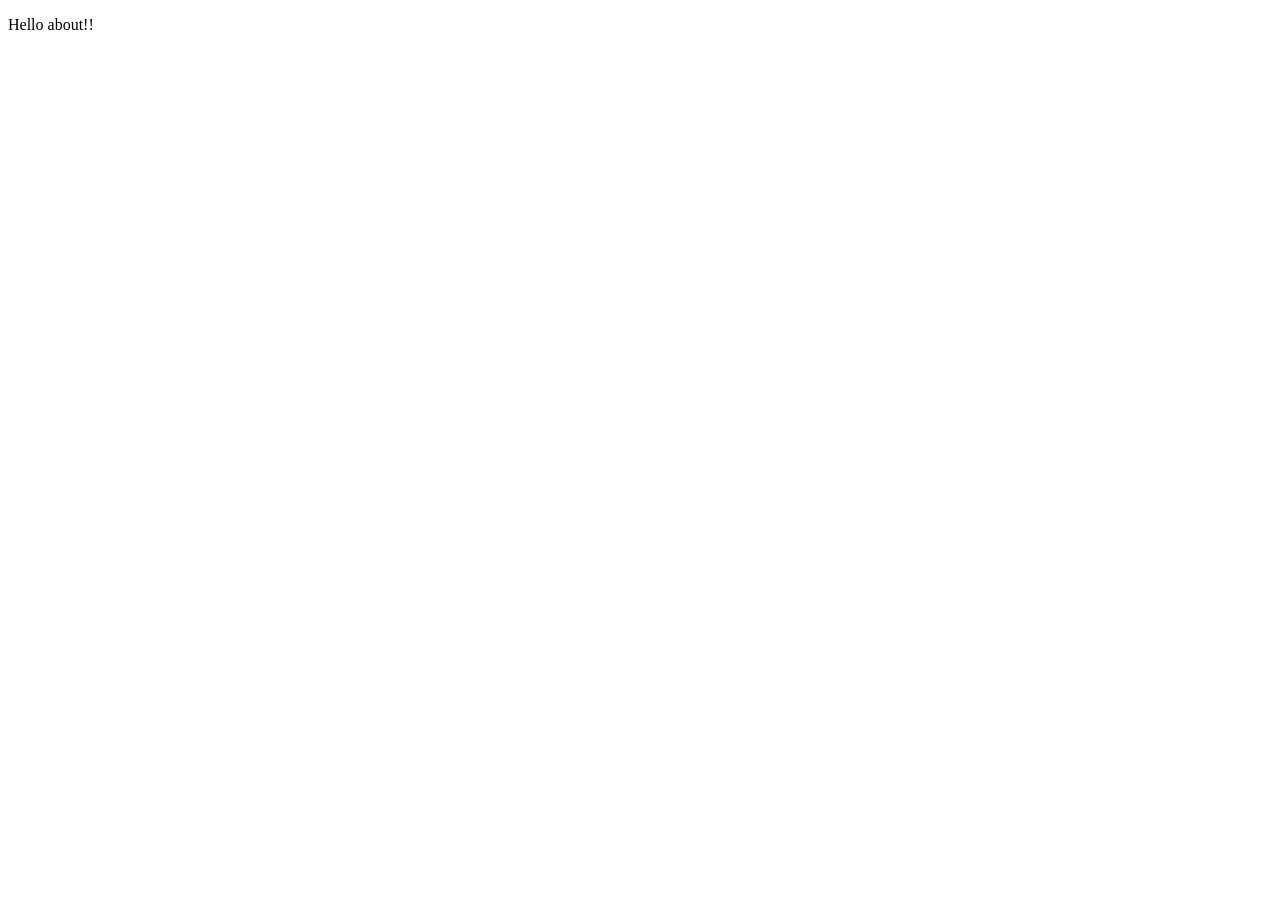
==== about.html @ 1a3ab63c "Create about.html" ====
<!DOCTYPE html>
<html lang="en">
<head>
  <title>Larson</title>
  <meta charset="UTF-8">
  <meta name="viewport" content="width=device-width, initial-scale=1">
  <link rel="stylesheet" href="css/style.css"/>

</head>
<body>
  <p>Hello about!!</p>
</body>
</html>
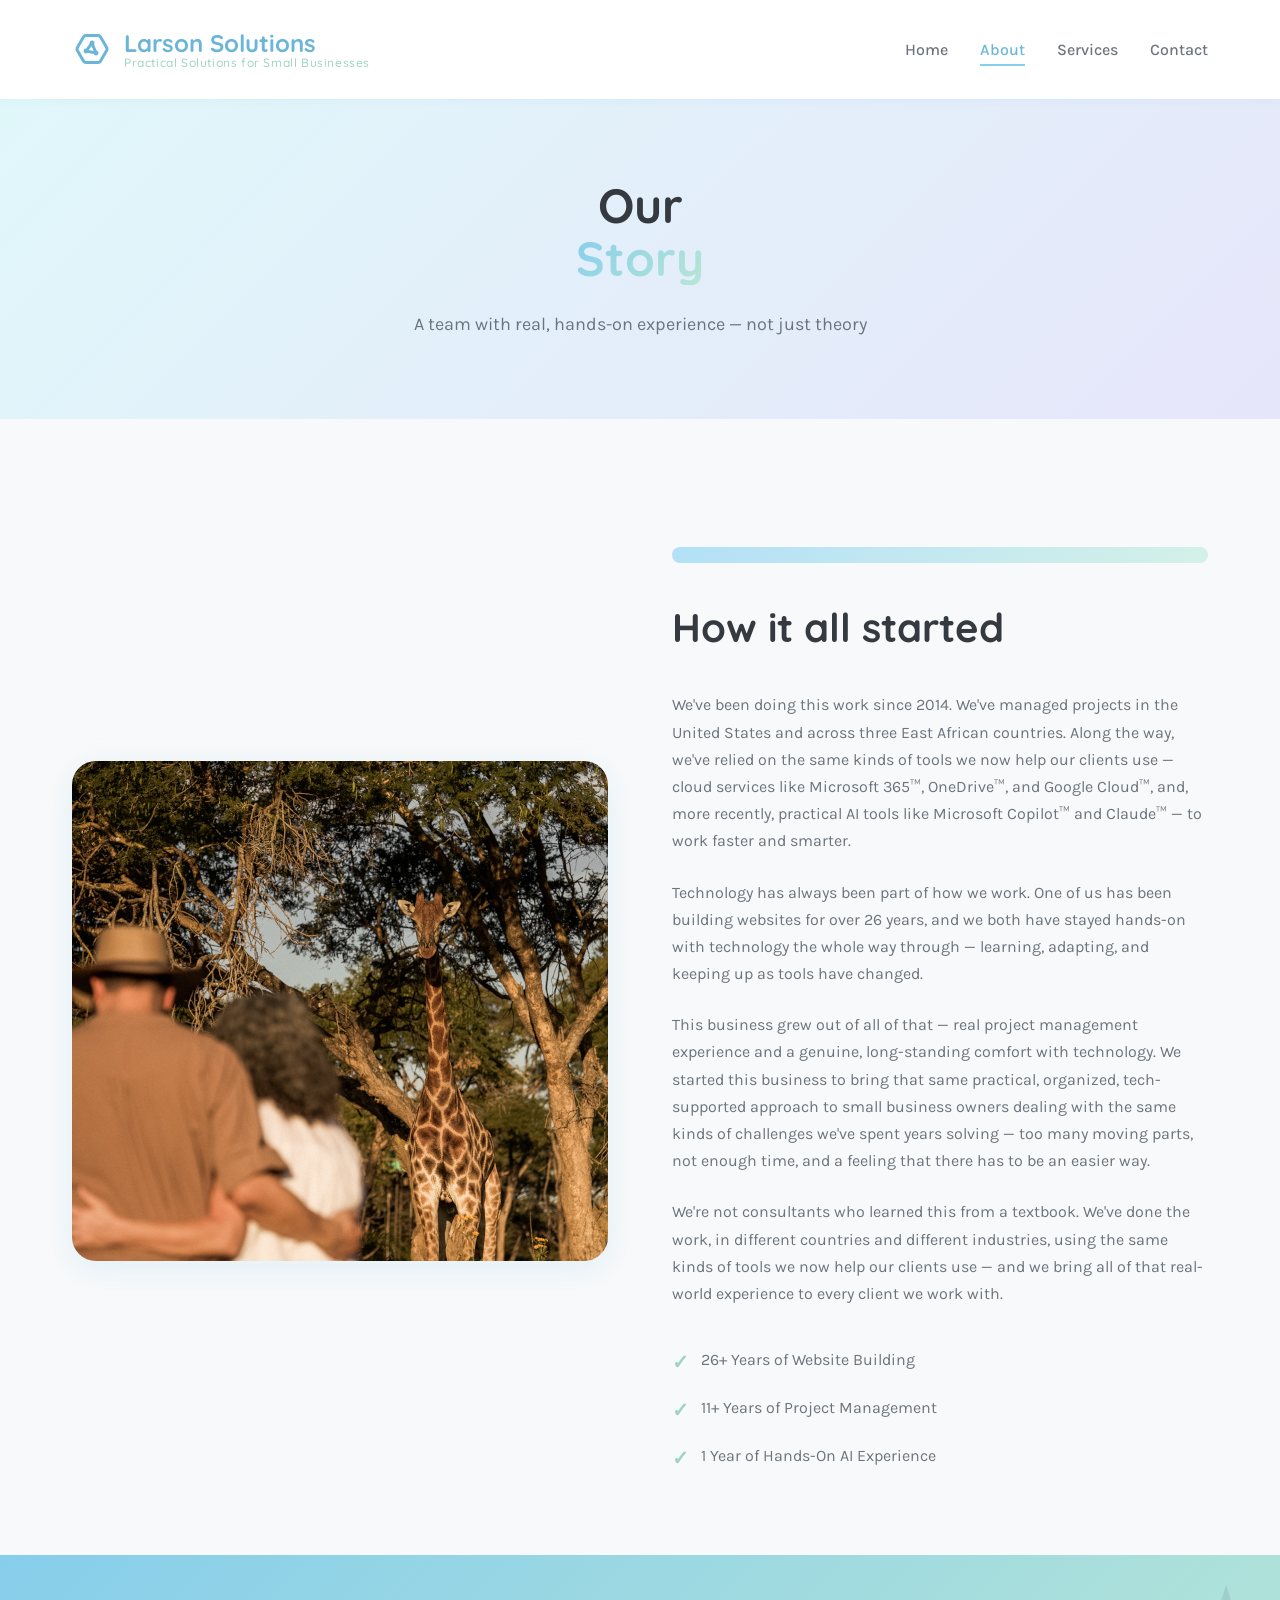
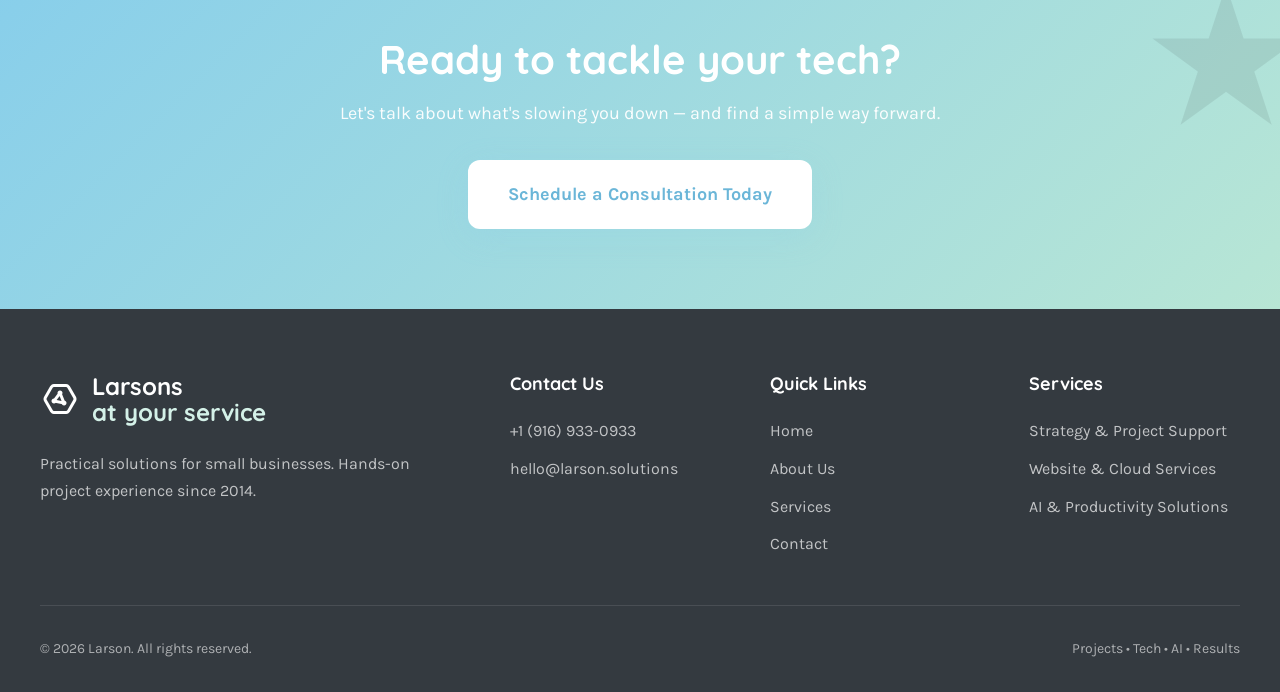
==== commit b297e76e: "Add files via upload" ====
--- a/about.html
+++ b/about.html
@@ -1,13 +1,136 @@
 <!DOCTYPE html>
 <html lang="en">
 <head>
+  <meta charset="UTF-8">
+  <meta name="viewport" content="width=device-width, initial-scale=1.0">
   <title>Larson</title>
-  <meta charset="UTF-8">
-  <meta name="viewport" content="width=device-width, initial-scale=1">
-  <link rel="stylesheet" href="css/style.css"/>
+  <script src="js/script.js" defer></script>
+  <link rel="stylesheet" href="css/styles.css">
+  <link rel="stylesheet" href="css/fontawesome.css"/>
+  <link rel="stylesheet" href="css/regular.css"/>
+  <link rel="icon" href="favicon.ico" type="image/x-icon">
 
 </head>
 <body>
-  <p>Hello about!!</p>
+
+
+  <!-- Header -->
+  <header class="header">
+    <div class="header-inner">
+      <a href="index.html" class="logo">
+        <div class="logo-icon"><i class="fa-regular fa-chart-radar"></i></div>
+        <div class="logo-text">
+          <div>Larson
+            <span class="word"></span> Solutions
+          </div>
+          <span class="sub-title">Practical Solutions for Small Businesses</span>
+        </div>
+      </a>
+
+      <button class="nav-toggle" aria-label="Toggle menu" aria-expanded="false"><span></span><span></span><span></span></button>
+      <nav class="nav">
+        <a href="index.html" class="nav-link">Home</a>
+        <a href="about.html" class="nav-link active">About</a>
+        <a href="services.html" class="nav-link">Services</a>
+        <a href="contact.html" class="nav-link">Contact</a>
+      </nav>
+    </div>
+  </header>
+
+  <!-- Page Hero -->
+  <section class="hero page-hero">
+    <div class="hero-content">
+      <div class="hero-text">
+        <h1>
+          Our
+          <span>Story</span>
+        </h1>
+        <p class="hero-description">A team with real, hands-on experience — not just theory</p>
+      </div>
+    </div>
+  </section>
+
+  <!-- Our Story -->
+  <section class="section section-light">
+    <div class="container">
+      <div class="about-grid">
+        <div class="about-image">
+          <div class="about-image-main" style="background-image: url('images/couple.jpg'); background-size: cover; background-position: center; background-repeat: no-repeat;"></div>
+        </div>
+        <div class="about-content">
+
+          <div class="section-tag"></div>
+          <h2 class="section-title">How it all started</h2>
+          <p class="about-text">We've been doing this work since 2014. We've managed projects in the United States and across three East African countries. Along the way, we've relied on the same kinds of tools we now help our clients use — cloud services like Microsoft 365™, OneDrive™, and Google Cloud™, and, more recently, practical AI tools like Microsoft Copilot™ and Claude™ — to work faster and smarter.</p>
+          <p class="about-text">Technology has always been part of how we work. One of us has been building websites for over 26 years, and we both have stayed hands-on with technology the whole way through — learning, adapting, and keeping up as tools have changed.</p>
+          <p class="about-text">This business grew out of all of that — real project management experience and a genuine, long-standing comfort with technology. We started this business to bring that same practical, organized, tech-supported approach to small business owners dealing with the same kinds of challenges we've spent years solving — too many moving parts, not enough time, and a feeling that there has to be an easier way.</p>
+          <p class="about-text">We're not consultants who learned this from a textbook. We've done the work, in different countries and different industries, using the same kinds of tools we now help our clients use — and we bring all of that real-world experience to every client we work with.</p>
+          <ul class="about-list">
+            <li>26+ Years of Website Building</li>
+            <li>11+ Years of Project Management</li>
+            <li>1 Year of Hands-On AI Experience</li>
+          </ul>
+
+        </div>
+      </div>
+    </div>
+  </section>
+
+
+  <!-- CTA Banner -->
+  <section class="cta-banner">
+    <div class="cta-content">
+      <div class="cta-text">
+        <h2>Ready to tackle your tech?</h2>
+        <p>Let's talk about what's slowing you down — and find a simple way forward.</p>
+      </div>
+      <a href="contact.html" class="cta-button">Schedule a Consultation Today</a>
+    </div>
+  </section>
+
+  <!-- Footer -->
+  <footer class="footer">
+    <div class="footer-grid">
+      <div class="footer-brand">
+        <a href="index.html" class="logo">
+          <div class="logo-icon"><i class="fa-regular fa-chart-radar"></i></div>
+          <div class="logo-text">
+            Larsons
+            <span>at your service</span>
+          </div>
+        </a>
+        <p>Practical solutions for small businesses. Hands-on project experience since 2014.</p>
+      </div>
+      <div class="footer-column">
+        <h4 class="footer-heading"><a href="contact.html">Contact Us</a></h4>
+        <ul class="footer-links">
+          <li><a href="tel:+19169330933">+1 (916) 933-0933</a></li>
+          <li><a href="mailto:hello@larson.solutions">hello@larson.solutions</a></li>
+        </ul>
+      </div>
+      <div class="footer-column">
+        <h4 class="footer-heading">Quick Links</h4>
+        <ul class="footer-links">
+          <li><a href="index.html">Home</a></li>
+          <li><a href="about.html">About Us</a></li>
+          <li><a href="services.html">Services</a></li>
+          <li><a href="contact.html">Contact</a></li>
+        </ul>
+      </div>
+      <div class="footer-column">
+        <h4 class="footer-heading"><a href="services.html">Services</a></h4>
+        <ul class="footer-links">
+          <li><a href="services.html#pm">Strategy & Project Support</a></li>
+          <li><a href="services.html#web">Website & Cloud Services</a></li>
+          <li><a href="services.html#ai">AI & Productivity Solutions</a></li>
+        </ul>
+      </div>
+    </div>
+    <div class="footer-bottom">
+      <p>&copy; 2026 Larson. All rights reserved.</p>
+      <p>Projects • Tech • AI • Results</p>
+    </div>
+  </footer>
+
 </body>
 </html>
--- a/css/styles.css
+++ b/css/styles.css
@@ -0,0 +1,1378 @@
+/* Fresh & Clean Laundry Service Website Styles */
+
+/* Import Fonts */
+@import url('https://fonts.googleapis.com/css2?family=Quicksand:wght@400;500;600;700&family=Karla:wght@300;400;500;600&display=swap');
+
+/* CSS Variables */
+:root {
+  /*   Nord theme */
+  --nord0: #2e3440;
+  --nord1: #3b4252;
+  --nord2: #434c5e;
+  --nord3: #4c566a;
+  --nord4: #d8dee9;
+  --nord5: #e5e9f0;
+  --nord6: #eceff4;
+  --nord7: #8fbcbb;
+  --nord8: #88c0d0;
+  --nord9: #81a1c1;
+  --nord10: #5e81ac;
+  --nord11: #bf616a;
+  --nord12: #d08770;
+  --nord13: #ebcb8b;
+  --nord14: #a3be8c;
+  --nord15: #b48ead;
+
+  /* ============================================
+   Color Defaults
+  --sky-blue: #87CEEB;
+  --sky-blue-dark: #6BB6D8;
+  --sky-blue-light: #B3E0F7;
+  --mint: #B8E6D5;
+  --mint-dark: #9FD4BF;
+  --mint-light: #D4F1E8;
+  --aqua: #E0F7FA;
+  --aqua-dark: #B2EBF2;
+  --lavender: #E6E6FA;
+  --lavender-dark: #D1D1F0;
+  --white: #FFFFFF;
+  --gray-lightest: #F8F9FA;
+  --gray-light: #E9ECEF;
+  --gray-medium: #ADB5BD;
+  --gray-dark: #6C757D;
+  --charcoal: #343A40;
+  ============================================ */
+
+  /* Colors */
+  --sky-blue: #87CEEB;
+  --sky-blue-dark: #6BB6D8;
+  --sky-blue-light: #B3E0F7;
+  --mint: #B8E6D5;
+  --mint-dark: #9FD4BF;
+  --mint-light: #D4F1E8;
+  --aqua: #E0F7FA;
+  --aqua-dark: #B2EBF2;
+  --lavender: #E6E6FA;
+  --lavender-dark: #D1D1F0;
+  --white: #FFFFFF;
+  --gray-lightest: #F8F9FA;
+  --gray-light: #E9ECEF;
+  --gray-medium: #ADB5BD;
+  --gray-dark: #6C757D;
+  --charcoal: #343A40;
+  --pink: #eb87ce;
+  --pink-light: #f7b3e0;
+  --green: #ceeb87;
+  --green-light: #e0f7b3;
+
+  /* Typography */
+  --font-heading: 'Quicksand', sans-serif;
+  --font-body: 'Karla', sans-serif;
+
+  /* Shadows */
+  --shadow-sm: 0 2px 8px rgba(135, 206, 235, 0.1);
+  --shadow-md: 0 4px 16px rgba(135, 206, 235, 0.15);
+  --shadow-lg: 0 8px 32px rgba(135, 206, 235, 0.2);
+  --shadow-soft: 0 6px 24px rgba(184, 230, 213, 0.15);
+
+  /* Spacing */
+  --radius-sm: 12px;
+  --radius-md: 16px;
+  --radius-lg: 24px;
+  --radius-xl: 32px;
+}
+
+/* Reset & Base Styles */
+* {
+  margin: 0;
+  padding: 0;
+  box-sizing: border-box;
+}
+
+body {
+  font-family: var(--font-body);
+  font-size: 16px;
+  line-height: 1.6;
+  color: var(--charcoal);
+  background: var(--white);
+  -webkit-font-smoothing: antialiased;
+  -moz-osx-font-smoothing: grayscale;
+}
+
+h1, h2, h3, h4, h5, h6 {
+  font-family: var(--font-heading);
+  font-weight: 600;
+  line-height: 1.2;
+  color: var(--charcoal);
+}
+
+a {
+  text-decoration: none;
+  color: inherit;
+}
+
+ul {
+  list-style: none;
+}
+
+img {
+  max-width: 100%;
+  display: block;
+}
+
+/* Container */
+.container {
+  max-width: 1200px;
+  margin: 0 auto;
+  padding: 0 2rem;
+}
+
+/* Header */
+.header {
+  background: var(--white);
+  box-shadow: var(--shadow-sm);
+  position: sticky;
+  top: 0;
+  z-index: 1000;
+  padding: 1.5rem 0;
+}
+
+.header-inner {
+  max-width: 1200px;
+  margin: 0 auto;
+  padding: 0 2rem;
+  display: flex;
+  align-items: center;
+  justify-content: space-between;
+  gap: 2rem;
+}
+
+.logo {
+  display: flex;
+  align-items: center;
+  gap: 0.75rem;
+  font-family: var(--font-heading);
+  font-weight: 700;
+  font-size: 1.5rem;
+  color: var(--sky-blue-dark);
+  transition: opacity 0.3s ease;
+}
+
+.logo:hover {
+  opacity: 0.8;
+}
+
+.logo-icon {
+  font-size: 2rem;
+}
+
+.logo-text {
+  display: flex;
+  flex-direction: column;
+  line-height: 1.1;
+}
+
+.logo-text .sub-title {
+  font-size: 0.75rem;
+  font-weight: 500;
+  color: var(--mint-dark);
+  letter-spacing: 0.05em;
+}
+
+.word{
+  opacity: 0;
+  transition: opacity .5s ease;
+}
+
+.nav {
+  display: flex;
+  gap: 2rem;
+}
+
+.nav-link {
+  font-weight: 500;
+  color: var(--gray-dark);
+  transition: color 0.3s ease;
+  position: relative;
+}
+
+.nav-link::after {
+  content: '';
+  position: absolute;
+  bottom: -4px;
+  left: 0;
+  width: 0;
+  height: 2px;
+  background: var(--sky-blue);
+  transition: width 0.3s ease;
+}
+
+.nav-link:hover,
+.nav-link.active {
+  color: var(--sky-blue-dark);
+}
+
+.nav-link:hover::after,
+.nav-link.active::after {
+  width: 100%;
+}
+
+.header-cta {
+  background: linear-gradient(135deg, var(--sky-blue), var(--mint));
+  color: var(--white);
+  padding: 0.75rem 1.5rem;
+  border-radius: var(--radius-sm);
+  font-weight: 600;
+  box-shadow: var(--shadow-md);
+  transition: transform 0.3s ease, box-shadow 0.3s ease;
+}
+
+.header-cta:hover {
+  transform: translateY(-2px);
+  box-shadow: var(--shadow-lg);
+}
+
+/* Hero Section */
+.hero {
+  /* background: linear-gradient(135deg, #ff92578a 0%, #7f7f7f66 100%); */
+  background: linear-gradient(135deg, var(--aqua) 0%, var(--lavender) 100%);
+  padding: 6rem 2rem 8rem;
+  position: relative;
+  overflow: hidden;
+}
+
+.hero::before {
+  content: '';
+  position: absolute;
+  font-size: 15rem;
+  opacity: 0.05;
+  top: -5rem;
+  right: -3rem;
+  animation: float 6s ease-in-out infinite;
+}
+
+.hero::after {
+  content: '';
+  position: absolute;
+  font-size: 10rem;
+  opacity: 0.05;
+  bottom: -3rem;
+  left: -2rem;
+  animation: float 8s ease-in-out infinite;
+}
+
+@keyframes float {
+  0%, 100% {
+    transform: translate(0, 0) rotate(0deg);
+  }
+  50% {
+    transform: translate(20px, -20px) rotate(5deg);
+  }
+}
+
+.hero-content {
+  max-width: 1200px;
+  margin: 0 auto;
+  display: grid;
+  grid-template-columns: 1fr 1fr;
+  gap: 4rem;
+  align-items: center;
+  position: relative;
+  z-index: 1;
+}
+
+.hero-text {
+  display: flex;
+  flex-direction: column;
+  gap: 1.5rem;
+}
+
+.hero-badge {
+  display: inline-flex;
+  align-items: center;
+  gap: 0.5rem;
+  background: var(--white);
+  color: var(--sky-blue-dark);
+  padding: 0.5rem 1rem;
+  border-radius: var(--radius-lg);
+  font-size: 0.875rem;
+  font-weight: 600;
+  width: fit-content;
+  box-shadow: var(--shadow-sm);
+}
+
+.hero h1 {
+  font-size: 3.5rem;
+  font-weight: 700;
+  line-height: 1.1;
+  color: var(--charcoal);
+}
+
+.hero h1 span {
+  background: linear-gradient(135deg, var(--sky-blue), var(--mint));
+  -webkit-background-clip: text;
+  -webkit-text-fill-color: transparent;
+  background-clip: text;
+  display: block;
+}
+
+.hero-description {
+  font-size: 1.125rem;
+  color: var(--gray-dark);
+  line-height: 1.7;
+}
+
+.hero-buttons {
+  display: flex;
+  gap: 1rem;
+  flex-wrap: wrap;
+}
+
+.hero-visual {
+  position: relative;
+  display: flex;
+  align-items: center;
+  justify-content: center;
+}
+
+.hero-image-wrapper {
+  width: 100%;
+  aspect-ratio: 1;
+  background: url('images/placeholder.jpg') center center / cover no-repeat;
+  border-radius: var(--radius-xl);
+  box-shadow: var(--shadow-lg);
+  position: relative;
+  overflow: hidden;
+}
+
+.hero-image-wrapper::before {
+  content: '';
+  position: absolute;
+  font-size: 12rem;
+  top: 50%;
+  left: 50%;
+  transform: translate(-50%, -50%);
+  opacity: 0.3;
+}
+
+.hero-badge-overlay {
+  position: absolute;
+  bottom: 2rem;
+  right: 2rem;
+  background: var(--white);
+  padding: 1.5rem 2rem;
+  border-radius: var(--radius-md);
+  box-shadow: var(--shadow-lg);
+  display: flex;
+  align-items: center;
+  gap: 1rem;
+}
+
+.badge-icon {
+  font-size: 2.5rem;
+}
+
+.badge-text {
+  display: flex;
+  flex-direction: column;
+}
+
+.badge-number {
+  font-size: 1.75rem;
+  font-weight: 700;
+  color: var(--sky-blue-dark);
+  line-height: 1;
+  font-family: var(--font-heading);
+}
+
+.badge-label {
+  font-size: 0.75rem;
+  color: var(--gray-dark);
+  font-weight: 500;
+  align-self: center;
+}
+
+/* Page Hero */
+.page-hero {
+  padding: 5rem 2rem;
+  text-align: center;
+}
+
+.page-hero .hero-content {
+  grid-template-columns: 1fr;
+  max-width: 800px;
+  gap: 2rem;
+}
+
+.page-hero .hero-text {
+  align-items: center;
+  text-align: center;
+}
+
+.page-hero h1 {
+  font-size: 3rem;
+}
+
+/* Buttons */
+.btn {
+  display: inline-flex;
+  align-items: center;
+  gap: 0.5rem;
+  padding: 1rem 2rem;
+  border-radius: var(--radius-sm);
+  font-weight: 600;
+  font-size: 1rem;
+  transition: all 0.3s ease;
+  cursor: pointer;
+  border: none;
+  font-family: var(--font-body);
+}
+
+.btn-primary {
+  background: linear-gradient(135deg, var(--sky-blue), var(--mint));
+  /* background: linear-gradient(135deg, #FF9257, #7F7F7F); */
+  color: var(--white);
+  box-shadow: var(--shadow-md);
+}
+
+.btn-primary:hover {
+  transform: translateY(-2px);
+  box-shadow: var(--shadow-lg);
+}
+
+.btn-outline {
+  background: var(--white);
+  color: var(--sky-blue-dark);
+  border: 2px solid var(--sky-blue);
+}
+
+.btn-outline:hover {
+  background: var(--sky-blue);
+  color: var(--white);
+}
+
+.btn span {
+  transition: transform 0.3s ease;
+}
+
+.btn:hover span {
+  transform: translateX(4px);
+}
+
+/* Sections */
+.section {
+  padding: 5rem 2rem;
+}
+
+.section-light {
+  background: var(--gray-lightest);
+}
+
+.section-white {
+  background: var(--white);
+}
+
+.section-fresh {
+  background: linear-gradient(135deg, var(--aqua) 0%, var(--mint-light) 100%);
+}
+
+.section-header {
+  max-width: 800px;
+  margin: 0 auto 3rem;
+}
+
+.section-header.center {
+  text-align: center;
+}
+
+.section-tag {
+  display: inline-block;
+  background: linear-gradient(135deg, var(--sky-blue-light), var(--mint-light));
+  color: var(--sky-blue-dark);
+  padding: 0.5rem 1rem;
+  border-radius: var(--radius-lg);
+  font-size: 0.875rem;
+  font-weight: 600;
+  margin-bottom: 1rem;
+  letter-spacing: 0.05em;
+}
+
+.section-title {
+  font-size: 2.5rem;
+  font-weight: 700;
+  margin-bottom: 1rem;
+  color: var(--charcoal);
+}
+
+.section-subtitle {
+  font-size: 1.125rem;
+  color: var(--gray-dark);
+  line-height: 1.7;
+}
+
+/* Services Grid */
+.services-grid {
+  display: grid;
+/*   grid-template-columns: repeat(auto-fit, minmax(320px, 1fr)); */
+  grid-template-columns: repeat(auto-fit, minmax(260px, 1fr));
+  gap: 2rem;
+  margin-top: 3rem;
+}
+
+.service-card {
+  background: var(--white);
+  border-radius: var(--radius-md);
+  padding: 2.5rem;
+  box-shadow: var(--shadow-sm);
+  transition: all 0.3s ease;
+  display: flex;
+  flex-direction: column;
+  gap: 1rem;
+}
+
+.service-card:hover {
+  transform: translateY(-4px);
+  box-shadow: var(--shadow-lg);
+}
+
+.service-card-image {
+  height: 180px;
+/*   margin: -36px -28px 20px -28px; */
+  border-radius: var(--radius-lg) var(--radius-lg) 0 0;
+}
+
+.service-icon {
+  font-size: 3rem;
+  margin-bottom: 0.5rem;
+}
+
+.service-title {
+  font-size: 1.5rem;
+  font-weight: 700;
+  color: var(--charcoal);
+  margin-bottom: 0.5rem;
+  text-align: center;
+}
+
+.service-description {
+  color: var(--gray-dark);
+  padding-bottom: 1.5em;
+  line-height: 1.6;
+  flex-grow: 1;
+}
+
+.service-link {
+  color: var(--sky-blue-dark);
+  font-weight: 600;
+  display: inline-flex;
+  align-items: center;
+  gap: 0.5rem;
+  transition: gap 0.3s ease;
+}
+
+.service-link:hover {
+  gap: 0.75rem;
+}
+
+/* Added to Service */
+.service-badge-overlay {
+/*   position: absolute; */
+  bottom: 2rem;
+  right: 2rem;
+  background: linear-gradient(135deg, var(--sky-blue-light), var(--mint-light));
+  padding: 1.5rem 2rem;
+  border-radius: var(--radius-md);
+/*   box-shadow: var(--shadow-lg); */
+  display: flex;
+  align-items: center;
+  gap: 1rem;
+  width: 100%;
+  justify-content: space-between;
+}
+
+.service-badge-icon {
+  font-size: 2.5rem;
+  color: white;
+
+/*   color: var(--sky-blue-dark); */
+}
+
+.service-badge-text {
+  display: flex;
+  flex-direction: column;
+}
+
+.service-badge-number {
+  font-size: 1.25rem;
+  font-weight: 700;
+  color: var(--sky-blue-dark);
+  line-height: 1.5;
+  font-family: var(--font-heading);
+}
+
+.service-badge-label {
+  font-size: 0.75rem;
+  color: var(--gray-dark);
+  font-weight: 500;
+  align-self: center;
+}
+
+
+/* Steps Section */
+.steps-grid {
+  display: grid;
+  grid-template-columns: repeat(auto-fit, minmax(300px, 1fr));
+  gap: 2rem;
+  margin-top: 3rem;
+}
+
+.step-card {
+  text-align: center;
+  display: flex;
+  flex-direction: column;
+  gap: 1rem;
+  position: relative;
+}
+
+.step-number {
+  width: 80px;
+  height: 80px;
+  background: linear-gradient(135deg, var(--sky-blue), var(--mint));
+  color: var(--white);
+  border-radius: 50%;
+  display: flex;
+  align-items: center;
+  justify-content: center;
+  font-size: 2rem;
+  font-weight: 700;
+  margin: 0 auto 1rem;
+  box-shadow: var(--shadow-md);
+  font-family: var(--font-heading);
+}
+
+.step-title {
+  font-size: 1.5rem;
+  font-weight: 700;
+  color: var(--charcoal);
+}
+
+.step-description {
+  color: var(--gray-dark);
+  line-height: 1.6;
+}
+
+/* Features Grid */
+.features-grid {
+  display: grid;
+  grid-template-columns: repeat(auto-fit, minmax(280px, 1fr));
+  gap: 2rem;
+  margin-top: 3rem;
+}
+
+.feature-card {
+  background: var(--white);
+  padding: 2rem;
+  border-radius: var(--radius-md);
+  box-shadow: var(--shadow-sm);
+  display: flex;
+  flex-direction: column;
+  gap: 1rem;
+  transition: all 0.3s ease;
+}
+
+.feature-card:hover {
+  transform: translateY(-4px);
+  box-shadow: var(--shadow-lg);
+}
+
+.feature-icon {
+  font-size: 2.5rem;
+}
+
+.feature-title {
+  font-size: 1.25rem;
+  font-weight: 700;
+  color: var(--charcoal);
+}
+
+.feature-text {
+  color: var(--gray-dark);
+  line-height: 1.6;
+}
+
+/* Testimonials */
+.testimonials-grid {
+  display: grid;
+  grid-template-columns: repeat(auto-fit, minmax(320px, 1fr));
+  gap: 2rem;
+  margin-top: 3rem;
+}
+
+.testimonial-card {
+  background: var(--white);
+  padding: 2rem;
+  border-radius: var(--radius-md);
+  box-shadow: var(--shadow-sm);
+  display: flex;
+  flex-direction: column;
+  gap: 1rem;
+}
+
+.testimonial-stars {
+  color: var(--sky-blue);
+  font-size: 1.25rem;
+  letter-spacing: 0.25rem;
+}
+
+.testimonial-text {
+  color: var(--gray-dark);
+  line-height: 1.7;
+  font-style: italic;
+  flex-grow: 1;
+}
+
+.testimonial-author {
+  display: flex;
+  flex-direction: column;
+  gap: 0.25rem;
+}
+
+.testimonial-name {
+  font-weight: 700;
+  color: var(--charcoal);
+}
+
+.testimonial-location {
+  font-size: 0.875rem;
+  color: var(--gray-medium);
+}
+
+/* About Grid */
+.about-grid {
+  display: grid;
+  grid-template-columns: 1fr 1fr;
+  gap: 4rem;
+  align-items: center;
+  margin-top: 3rem;
+}
+
+.about-content {
+  display: flex;
+  flex-direction: column;
+  gap: 1.5rem;
+}
+
+.about-text {
+  color: var(--gray-dark);
+  line-height: 1.7;
+}
+
+.about-list {
+  display: flex;
+  flex-direction: column;
+  gap: 1rem;
+  margin-top: 1rem;
+}
+
+.about-list li {
+  display: flex;
+  align-items: flex-start;
+  gap: 0.75rem;
+  color: var(--gray-dark);
+  line-height: 1.6;
+}
+
+.about-list li::before {
+  content: '✓';
+  color: var(--mint-dark);
+  font-weight: 700;
+  font-size: 1.25rem;
+  flex-shrink: 0;
+}
+
+.about-image {
+  position: relative;
+  height: 500px;
+}
+
+.about-image-main {
+  width: 100%;
+  height: 100%;
+  background: url('images/placeholder.jpg') center center / cover no-repeat;
+  border-radius: var(--radius-lg);
+  box-shadow: var(--shadow-lg);
+  position: relative;
+  overflow: hidden;
+}
+
+.about-image-main::before {
+  content: '';
+  position: absolute;
+  font-size: 15rem;
+  top: 50%;
+  left: 50%;
+  transform: translate(-50%, -50%);
+  opacity: 0.2;
+}
+
+.about-image-accent {
+  position: absolute;
+  bottom: 2rem;
+  right: 2rem;
+  background: var(--white);
+  padding: 1.5rem 2rem;
+  border-radius: var(--radius-md);
+  box-shadow: var(--shadow-lg);
+  text-align: center;
+}
+
+.accent-number {
+  font-size: 2.5rem;
+  font-weight: 700;
+  color: var(--sky-blue-dark);
+  line-height: 1;
+  font-family: var(--font-heading);
+}
+
+.accent-text {
+  font-size: 0.875rem;
+  color: var(--gray-dark);
+  font-weight: 600;
+  margin-top: 0.25rem;
+}
+
+/* Timeline */
+.timeline {
+  width: min(500px, 95vw);
+}
+.timeline__content {
+  position: relative;
+  padding: 1rem 1rem 1rem 5rem;
+  cursor: pointer;
+  transition: background 0.3s ease-in-out;
+}
+.timeline__content h5 {
+  color: var(--gray-dark);
+  font-size: 1rem;
+  margin-block: 0;
+}
+.timeline__content p {
+  color: var(--gray-dark);
+  line-height: 1.7;
+  font-size: 0.9rem;
+  margin-block-start: 0.5rem;
+  margin-block-end: 0;
+}
+.timeline__content .year {
+  position: absolute;
+  content: var(--year);
+  width: 3rem;
+  aspect-ratio: 1;
+  display: flex;
+  justify-content: center;
+  align-items: center;
+  font-size: 1rem;
+  color: white;
+  border-radius: 50%;
+  background: linear-gradient(135deg, var(--sky-blue-light), var(--sky-blue));
+/*   box-shadow: inset 0 0 0 1px white; */
+/*   border: 1px solid var(--sky-blue-dark); */
+  left: 1rem;
+  top: 0.74rem;
+}
+.timeline__content .year.pink-bubble {
+  background: linear-gradient(135deg, var(--pink-light), var(--pink));
+}
+.timeline__content .year.green-bubble {
+  background: linear-gradient(135deg, var(--mint-light), var(--mint));
+  color: grey;
+}
+.timeline__content:hover {
+  background-color: rgba(230, 230, 230, 0.48);
+  border-radius: 0.25rem;
+}
+.timeline__content:not(:last-child):before {
+  position: absolute;
+  content: "";
+  width: 4px;
+  background-color: var(--sky-blue-dark);
+  left: calc(2.5rem - 2px);
+  top: 3.74rem;
+  bottom: -0.74rem;
+  z-index: 1;
+}
+
+/* Service Detail Section */
+.service-detail {
+  background: var(--white);
+  padding: 3rem;
+  border-radius: var(--radius-lg);
+  box-shadow: var(--shadow-md);
+  margin-top: 3rem;
+  margin-bottom: 3rem;
+}
+
+.service-detail-header {
+  display: flex;
+  align-items: center;
+  gap: 1.5rem;
+  margin-bottom: 2rem;
+}
+
+.service-detail-icon {
+  font-size: 4rem;
+}
+
+.service-detail-title {
+  font-size: 2rem;
+  font-weight: 700;
+  color: var(--charcoal);
+}
+
+.service-detail-subtitle {
+  font-size: 1.125rem;
+  color: var(--gray-dark);
+  margin-top: 0.5rem;
+}
+
+.service-detail-content {
+  display: flex;
+  flex-direction: column;
+  gap: 2rem;
+}
+
+.service-detail-description {
+  color: var(--gray-dark);
+  line-height: 1.7;
+  font-size: 1.0625rem;
+}
+
+.service-features {
+  display: grid;
+  grid-template-columns: repeat(auto-fit, minmax(250px, 1fr));
+  gap: 1.5rem;
+}
+
+.service-feature-item {
+  display: flex;
+  align-items: flex-start;
+  gap: 0.75rem;
+}
+
+.service-feature-item::before {
+  content: '✓';
+  color: var(--mint-dark);
+  font-weight: 700;
+  font-size: 2rem;
+  flex-shrink: 0;
+}
+
+.service-feature-item span {
+  color: var(--gray-dark);
+  line-height: 1.6;
+}
+
+.service-feature-item.red-check::before {
+  color: var(--nord11);
+}
+
+
+/* Pricing */
+.pricing-grid {
+  display: grid;
+  grid-template-columns: repeat(auto-fit, minmax(300px, 1fr));
+  gap: 2rem;
+  margin-top: 3rem;
+}
+
+.pricing-card {
+  background: var(--white);
+  border-radius: var(--radius-lg);
+  padding: 2.5rem;
+  box-shadow: var(--shadow-md);
+  display: flex;
+  flex-direction: column;
+  gap: 1.5rem;
+  transition: all 0.3s ease;
+  border: 2px solid transparent;
+}
+
+.pricing-card:hover {
+  transform: translateY(-4px);
+  box-shadow: var(--shadow-lg);
+}
+
+.pricing-card.featured {
+  border-color: var(--sky-blue);
+  position: relative;
+}
+
+.pricing-badge {
+  position: absolute;
+  top: -1rem;
+  right: 2rem;
+  background: linear-gradient(135deg, var(--sky-blue), var(--mint));
+  color: var(--white);
+  padding: 0.5rem 1rem;
+  border-radius: var(--radius-sm);
+  font-size: 0.75rem;
+  font-weight: 700;
+  letter-spacing: 0.05em;
+}
+
+.pricing-header {
+  text-align: center;
+  padding-bottom: 1.5rem;
+  border-bottom: 2px solid var(--gray-light);
+}
+
+.pricing-title {
+  font-size: 1.5rem;
+  font-weight: 700;
+  color: var(--charcoal);
+  margin-bottom: 0.5rem;
+}
+
+.pricing-price {
+  font-size: 3rem;
+  font-weight: 700;
+  color: var(--sky-blue-dark);
+  font-family: var(--font-heading);
+}
+
+.pricing-price span {
+  font-size: 1.125rem;
+  color: var(--gray-dark);
+  font-weight: 500;
+}
+
+.pricing-features {
+  display: flex;
+  flex-direction: column;
+  gap: 1rem;
+  flex-grow: 1;
+}
+
+.pricing-feature {
+  display: flex;
+  align-items: flex-start;
+  gap: 0.75rem;
+  color: var(--gray-dark);
+}
+
+.pricing-feature::before {
+  content: '✓';
+  color: var(--mint-dark);
+  font-weight: 700;
+  font-size: 1.25rem;
+  flex-shrink: 0;
+}
+
+/* Contact */
+.contact-link {
+  color: var(--sky-blue-dark);
+  font-size: large;
+  font-weight: 600;
+  display: inline-flex;
+  align-items: center;
+  gap: 0.5rem;
+  transition: gap 0.3s ease;
+}
+
+.contact-link:hover {
+  gap: 0.75rem;
+}
+
+
+/* FAQ */
+.faq-grid {
+  display: grid;
+  gap: 1.5rem;
+  margin-top: 3rem;
+  max-width: 900px;
+  margin-left: auto;
+  margin-right: auto;
+}
+
+.faq-item {
+  background: var(--white);
+  padding: 2rem;
+  border-radius: var(--radius-md);
+  box-shadow: var(--shadow-sm);
+}
+
+.faq-question {
+  font-size: 1.125rem;
+  font-weight: 700;
+  color: var(--charcoal);
+  margin-bottom: 0.75rem;
+}
+
+.faq-answer {
+  color: var(--gray-dark);
+  line-height: 1.7;
+}
+
+/* CTA Banner */
+.cta-banner {
+  background: linear-gradient(135deg, var(--sky-blue) 0%, var(--mint) 100%);
+  padding: 5rem 2rem;
+  position: relative;
+  overflow: hidden;
+}
+
+.cta-banner::before {
+  content: '★';
+  position: absolute;
+  font-size: 12rem;
+  opacity: 0.1;
+  top: -3rem;
+  right: -2rem;
+  animation: float 7s ease-in-out infinite;
+}
+
+.cta-content {
+  max-width: 800px;
+  margin: 0 auto;
+  text-align: center;
+  display: flex;
+  flex-direction: column;
+  align-items: center;
+  gap: 2rem;
+  position: relative;
+  z-index: 1;
+}
+
+.cta-text h2 {
+  font-size: 2.5rem;
+  font-weight: 700;
+  color: var(--white);
+  margin-bottom: 1rem;
+}
+
+.cta-text p {
+  font-size: 1.125rem;
+  color: var(--white);
+  opacity: 0.95;
+}
+
+.cta-button {
+  background: var(--white);
+  color: var(--sky-blue-dark);
+  padding: 1.25rem 2.5rem;
+  border-radius: var(--radius-sm);
+  font-weight: 700;
+  font-size: 1.125rem;
+  box-shadow: var(--shadow-lg);
+  transition: all 0.3s ease;
+}
+
+.cta-button:hover {
+  transform: translateY(-2px);
+  box-shadow: 0 12px 40px rgba(0, 0, 0, 0.15);
+}
+
+/* Footer */
+.footer {
+  background: var(--charcoal);
+  color: var(--white);
+  padding: 4rem 2rem 2rem;
+}
+
+.footer-grid {
+  max-width: 1200px;
+  margin: 0 auto;
+  display: grid;
+  grid-template-columns: 2fr 1fr 1fr 1fr;
+  gap: 3rem;
+  margin-bottom: 3rem;
+}
+
+.footer-brand {
+  display: flex;
+  flex-direction: column;
+  gap: 1.5rem;
+}
+
+.footer-brand .logo {
+  color: var(--white);
+}
+
+.footer-brand .logo-text span {
+  color: var(--mint-light);
+}
+
+.footer-brand p {
+  color: rgba(255, 255, 255, 0.7);
+  line-height: 1.7;
+  max-width: 400px;
+}
+
+.footer-social {
+  display: flex;
+  gap: 1rem;
+}
+
+.social-link {
+  width: 40px;
+  height: 40px;
+  background: rgba(255, 255, 255, 0.1);
+  border-radius: 50%;
+  display: flex;
+  align-items: center;
+  justify-content: center;
+  transition: all 0.3s ease;
+  font-weight: 700;
+}
+
+.social-link:hover {
+  background: var(--sky-blue);
+  transform: translateY(-2px);
+}
+
+.footer-column {
+  display: flex;
+  flex-direction: column;
+  gap: 1rem;
+}
+
+.footer-heading {
+  font-size: 1.125rem;
+  font-weight: 700;
+  margin-bottom: 0.5rem;
+  color: var(--white);
+}
+
+.footer-links {
+  display: flex;
+  flex-direction: column;
+  gap: 0.75rem;
+}
+
+.footer-links a,
+.footer-links li {
+  color: rgba(255, 255, 255, 0.7);
+  transition: color 0.3s ease;
+}
+
+.footer-links a:hover {
+  color: var(--mint-light);
+}
+
+.footer-bottom {
+  max-width: 1200px;
+  margin: 0 auto;
+  padding-top: 2rem;
+  border-top: 1px solid rgba(255, 255, 255, 0.1);
+  display: flex;
+  justify-content: space-between;
+  align-items: center;
+  flex-wrap: wrap;
+  gap: 1rem;
+}
+
+.footer-bottom p {
+  color: rgba(255, 255, 255, 0.6);
+  font-size: 0.875rem;
+}
+
+/* Responsive Design */
+@media (max-width: 768px) {
+  .hero-content {
+    grid-template-columns: 1fr;
+    text-align: center;
+  }
+
+  .hero-text {
+    align-items: center;
+  }
+
+  .hero h1 {
+    font-size: 2.5rem;
+  }
+
+  .about-grid {
+    grid-template-columns: 1fr;
+  }
+
+  .contact-grid {
+    grid-template-columns: 1fr;
+  }
+
+  .footer-grid {
+    grid-template-columns: 1fr;
+  }
+
+  .nav {
+    display: none;
+  }
+}
+
+/* ============================================
+   MOBILE NAVIGATION
+   ============================================ */
+.nav-toggle {
+  display: none;
+  background: none;
+  border: none;
+  cursor: pointer;
+  padding: 0.5rem;
+  z-index: 100;
+}
+
+.nav-toggle span {
+  display: block;
+  width: 24px;
+  height: 2px;
+  background: currentColor;
+  margin: 5px 0;
+  transition: transform 0.3s ease, opacity 0.3s ease;
+}
+
+.nav-toggle.active span:nth-child(1) {
+  transform: rotate(45deg) translate(5px, 5px);
+}
+
+.nav-toggle.active span:nth-child(2) {
+  opacity: 0;
+}
+
+.nav-toggle.active span:nth-child(3) {
+  transform: rotate(-45deg) translate(5px, -5px);
+}
+
+@media (max-width: 768px) {
+  .nav-toggle {
+    display: block;
+  }
+
+  .nav {
+    display: none;
+    position: absolute;
+    top: 100%;
+    left: 0;
+    right: 0;
+    background: var(--white);
+    flex-direction: column;
+    padding: 1rem 0;
+    box-shadow: 0 4px 12px rgba(0, 0, 0, 0.15);
+  }
+
+  .header-inner {
+    position: relative;
+  }
+
+  .nav.nav-open {
+    display: flex;
+  }
+
+  .nav-link {
+    padding: 0.75rem 2rem;
+    width: 100%;
+    text-align: center;
+  }
+
+  .header-cta {
+    display: none;
+  }
+}
--- a/css/regular.css
+++ b/css/regular.css
@@ -0,0 +1,31 @@
+/*!
+ * Font Awesome Pro 7.3.1 by @fontawesome - https://fontawesome.com
+ * License - https://fontawesome.com/license (Commercial License)
+ * Copyright 2026 Fonticons, Inc.
+ */
+:root, :host {
+  --fa-family-classic: 'Font Awesome 7 Pro';
+  --fa-font-regular: normal 400 1em/1 var(--fa-family-classic);
+  /* deprecated: this older custom property will be removed next major release */
+  --fa-style-family-classic: var(--fa-family-classic);
+}
+
+@font-face {
+  font-family: "Font Awesome 7 Pro";
+  font-style: normal;
+  font-weight: 400;
+  font-display: block;
+  src: url("../webfonts/fa-regular-400.woff2");
+}
+.far {
+  --fa-family: var(--fa-family-classic);
+  --fa-style: 400;
+}
+
+.fa-classic {
+  --fa-family: var(--fa-family-classic);
+}
+
+.fa-regular {
+  --fa-style: 400;
+}
